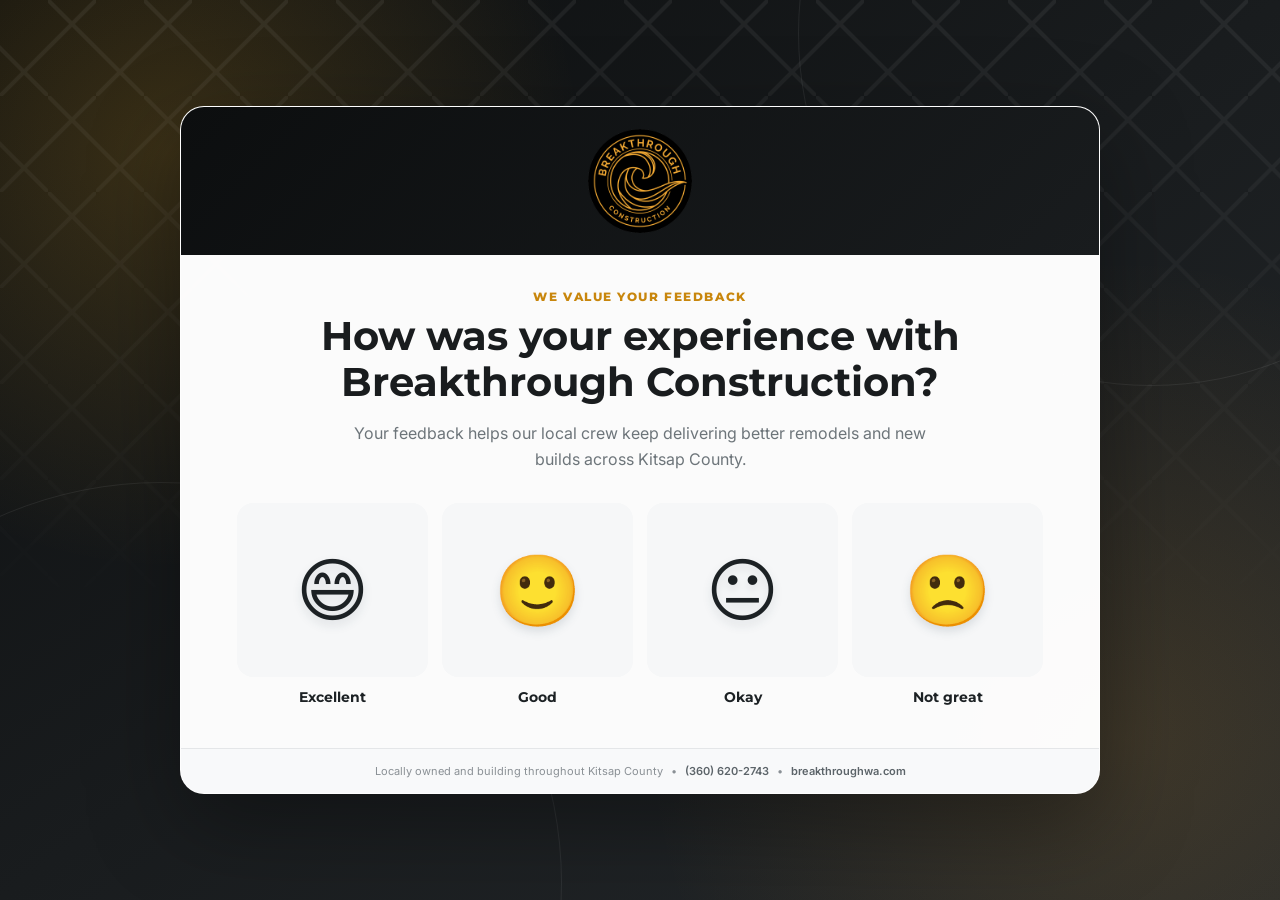
==== breakthrough-reviews/index.html @ 898f02cc "Add Breakthrough Construction review request page Co-Authored-By: Adam Crew <adamcrew@gmail.com>" ====
<!DOCTYPE html>
<html lang="en">
<head>
  <meta charset="UTF-8">
  <meta name="viewport" content="width=device-width, initial-scale=1.0">
  <meta name="theme-color" content="#151719">
  <meta name="description" content="Share feedback about your experience with Breakthrough Construction.">
  <title>Share Your Experience | Breakthrough Construction</title>

  <meta property="og:type" content="website">
  <meta property="og:site_name" content="Breakthrough Construction">
  <meta property="og:url" content="https://reviews.breakthroughconstruction.com/">
  <meta property="og:title" content="How was your experience with Breakthrough Construction?">
  <meta property="og:description" content="Tell us how we did — leave a quick review on Google or Facebook.">
  <meta property="og:image" content="https://reviews.breakthroughconstruction.com/og-image.png">
  <meta property="og:image:width" content="1200">
  <meta property="og:image:height" content="630">
  <meta property="og:image:alt" content="Rate your experience with Breakthrough Construction">
  <meta name="twitter:card" content="summary_large_image">
  <meta name="twitter:title" content="How was your experience with Breakthrough Construction?">
  <meta name="twitter:description" content="Tell us how we did — leave a quick review on Google or Facebook.">
  <meta name="twitter:image" content="https://reviews.breakthroughconstruction.com/og-image.png">

  <link rel="preconnect" href="https://fonts.googleapis.com">
  <link rel="preconnect" href="https://fonts.gstatic.com" crossorigin>
  <link href="https://fonts.googleapis.com/css2?family=Inter:wght@400;500;600;700&family=Montserrat:wght@700;800&display=swap" rel="stylesheet">
  <link rel="stylesheet" href="style.css">
</head>
<body>
  <div class="page">
    <div class="roof-lines" aria-hidden="true"></div>

    <main class="review-card">
      <header class="brand">
        <a href="https://www.breakthroughwa.com/" target="_blank" rel="noopener noreferrer" aria-label="Visit Breakthrough Construction">
          <img src="logo.png" alt="Breakthrough Construction">
        </a>
      </header>

      <section id="rating-step" class="step">
        <div class="eyebrow">We value your feedback</div>
        <h1>How was your experience with Breakthrough Construction?</h1>
        <p class="intro">Your feedback helps our local crew keep delivering better remodels and new builds across Kitsap County.</p>

        <div class="rating-grid" role="group" aria-label="Choose your experience rating">
          <button class="rating-option" type="button" data-rating="Excellent">
            <span class="emoji-wrap"><span class="emoji" aria-hidden="true">😄</span></span>
            <span class="rating-label">Excellent</span>
          </button>
          <button class="rating-option" type="button" data-rating="Good">
            <span class="emoji-wrap"><span class="emoji" aria-hidden="true">🙂</span></span>
            <span class="rating-label">Good</span>
          </button>
          <button class="rating-option" type="button" data-rating="Okay">
            <span class="emoji-wrap"><span class="emoji" aria-hidden="true">😐</span></span>
            <span class="rating-label">Okay</span>
          </button>
          <button class="rating-option" type="button" data-rating="Not great">
            <span class="emoji-wrap"><span class="emoji" aria-hidden="true">🙁</span></span>
            <span class="rating-label">Not great</span>
          </button>
        </div>
      </section>

      <section id="platform-step" class="step" hidden>
        <div class="eyebrow">One last step</div>
        <h2 class="platform-title">Where would you like to leave your review?</h2>
        <p class="intro">Pick the platform you prefer — it only takes a moment.</p>

        <div class="platform-grid">
          <a class="platform-option platform-google" href="https://search.google.com/local/writereview?placeid=ChIJra81BvhJkFQRz0Yq4A3JTdQ" target="_blank" rel="noopener noreferrer">
            <span class="platform-icon" aria-hidden="true">
              <svg viewBox="0 0 48 48"><path fill="#4285F4" d="M45.12 24.5c0-1.56-.14-3.06-.4-4.5H24v8.51h11.84c-.51 2.75-2.06 5.08-4.39 6.64v5.52h7.11c4.16-3.83 6.56-9.47 6.56-16.17z"/><path fill="#34A853" d="M24 46c5.94 0 10.92-1.97 14.56-5.33l-7.11-5.52c-1.97 1.32-4.49 2.1-7.45 2.1-5.73 0-10.58-3.87-12.31-9.07H4.34v5.7C7.96 41.07 15.4 46 24 46z"/><path fill="#FBBC05" d="M11.69 28.18C11.25 26.86 11 25.45 11 24s.25-2.86.69-4.18v-5.7H4.34C2.85 17.09 2 20.45 2 24s.85 6.91 2.34 9.88l7.35-5.7z"/><path fill="#EA4335" d="M24 10.75c3.23 0 6.13 1.11 8.41 3.29l6.31-6.31C34.91 4.18 29.93 2 24 2 15.4 2 7.96 6.93 4.34 14.12l7.35 5.7c1.73-5.2 6.58-9.07 12.31-9.07z"/></svg>
            </span>
            <span class="platform-text">
              <span class="platform-name">Review us on Google</span>
              <span class="platform-sub">Share your experience publicly</span>
            </span>
            <span class="platform-arrow" aria-hidden="true">
              <svg viewBox="0 0 24 24"><path d="M5 12h14m-5-5 5 5-5 5"/></svg>
            </span>
          </a>

          <a class="platform-option platform-facebook" href="https://www.facebook.com/profile.php?id=61559102413745&amp;sk=reviews" target="_blank" rel="noopener noreferrer">
            <span class="platform-icon" aria-hidden="true">
              <svg viewBox="0 0 48 48"><path fill="#1877F2" d="M48 24C48 10.75 37.25 0 24 0S0 10.75 0 24c0 11.98 8.78 21.91 20.25 23.71V30.94h-6.09V24h6.09v-5.29c0-6.01 3.58-9.33 9.06-9.33 2.62 0 5.37.47 5.37.47v5.9h-3.03c-2.98 0-3.91 1.85-3.91 3.75V24h6.66l-1.06 6.94h-5.6v16.77C39.22 45.91 48 35.98 48 24z"/><path fill="#fff" d="M33.34 30.94 34.4 24h-6.66v-4.5c0-1.9.93-3.75 3.91-3.75h3.03v-5.9s-2.75-.47-5.37-.47c-5.48 0-9.06 3.32-9.06 9.33V24h-6.09v6.94h6.09v16.77a24.2 24.2 0 0 0 7.5 0V30.94h5.6z"/></svg>
            </span>
            <span class="platform-text">
              <span class="platform-name">Review us on Facebook</span>
              <span class="platform-sub">Leave a recommendation</span>
            </span>
            <span class="platform-arrow" aria-hidden="true">
              <svg viewBox="0 0 24 24"><path d="M5 12h14m-5-5 5 5-5 5"/></svg>
            </span>
          </a>
        </div>

        <button id="back-button" class="back-button" type="button">
          <svg aria-hidden="true" viewBox="0 0 24 24"><path d="M19 12H5m5 5-5-5 5-5"/></svg>
          Back
        </button>
      </section>

      <footer>
        <span>Locally owned and building throughout Kitsap County</span>
        <span class="footer-separator" aria-hidden="true">•</span>
        <a href="tel:+13606202743">(360) 620-2743</a>
        <span class="footer-separator" aria-hidden="true">•</span>
        <a href="https://www.breakthroughwa.com/" target="_blank" rel="noopener noreferrer">breakthroughwa.com</a>
      </footer>
    </main>
  </div>

  <script src="script.js"></script>
</body>
</html>
---- breakthrough-reviews/style.css ----
:root {
  --navy: #191c1e;
  --navy-deep: #0c0e0f;
  --navy-light: #2a2f33;
  --green: #fcb827;
  --green-dark: #c8860c;
  --green-soft: #fff6e4;
  --lime: #fcb827;
  --mint: #f2a934;
  --ink: #1c2124;
  --muted: #6d757a;
  --line: #e4e6e8;
  --panel: #f6f7f8;
  --white: #ffffff;
}

* {
  box-sizing: border-box;
}

html {
  min-height: 100%;
}

body {
  min-width: 320px;
  min-height: 100vh;
  margin: 0;
  color: var(--ink);
  background: var(--navy-deep);
  font-family: "Inter", system-ui, -apple-system, BlinkMacSystemFont, "Segoe UI", sans-serif;
  -webkit-font-smoothing: antialiased;
}

button,
input,
textarea {
  font: inherit;
}

button,
a {
  -webkit-tap-highlight-color: transparent;
}

.page {
  position: relative;
  display: grid;
  min-height: 100vh;
  place-items: center;
  overflow: hidden;
  padding: 48px 24px;
  background:
    radial-gradient(circle at 13% 17%, rgba(252, 184, 39, 0.18), transparent 26rem),
    radial-gradient(circle at 88% 82%, rgba(242, 169, 52, 0.14), transparent 30rem),
    linear-gradient(145deg, var(--navy-deep), var(--navy) 50%, #24282b);
}

.page::before,
.page::after {
  position: absolute;
  border: 1px solid rgba(255, 255, 255, 0.07);
  border-radius: 50%;
  content: "";
}

.page::before {
  top: -20rem;
  right: -14rem;
  width: 44rem;
  height: 44rem;
}

.page::after {
  bottom: -24rem;
  left: -15rem;
  width: 50rem;
  height: 50rem;
}

.roof-lines {
  position: absolute;
  inset: 0;
  opacity: 0.06;
  background-image:
    linear-gradient(135deg, transparent 48%, #fff 49%, #fff 51%, transparent 52%),
    linear-gradient(45deg, transparent 48%, #fff 49%, #fff 51%, transparent 52%);
  background-position: 0 0, 48px 0;
  background-size: 96px 96px;
  mask-image: linear-gradient(to bottom, #000, transparent 70%);
}

.review-card {
  position: relative;
  z-index: 1;
  width: min(920px, 100%);
  overflow: hidden;
  border: 1px solid rgba(255, 255, 255, 0.72);
  border-radius: 24px;
  background: rgba(255, 255, 255, 0.985);
  box-shadow: 0 30px 90px rgba(0, 0, 0, 0.35);
}

.brand {
  display: flex;
  justify-content: center;
  padding: 22px 36px;
  background: linear-gradient(135deg, var(--navy-deep), var(--navy));
}

.brand a {
  display: inline-flex;
}

.brand img {
  width: auto;
  height: 104px;
  object-fit: contain;
}

.step {
  padding: 34px 56px 42px;
  animation: step-in 260ms ease both;
}

.step[hidden] {
  display: none;
}

.eyebrow {
  margin-bottom: 9px;
  color: var(--green-dark);
  font-family: "Montserrat", sans-serif;
  font-size: 12px;
  font-weight: 800;
  letter-spacing: 0.13em;
  text-transform: uppercase;
}

h1,
h2,
h3 {
  margin: 0;
  color: var(--navy);
  font-family: "Montserrat", sans-serif;
}

h1 {
  max-width: 670px;
  margin-inline: auto;
  font-size: clamp(27px, 4vw, 40px);
  line-height: 1.16;
  text-align: center;
}

#rating-step > .eyebrow {
  text-align: center;
}

.intro {
  max-width: 590px;
  margin: 14px auto 31px;
  color: var(--muted);
  font-size: 16px;
  line-height: 1.65;
  text-align: center;
}

.rating-grid {
  display: grid;
  grid-template-columns: repeat(4, 1fr);
  gap: 14px;
}

.rating-option {
  display: flex;
  min-width: 0;
  cursor: pointer;
  flex-direction: column;
  align-items: center;
  padding: 0;
  border: 0;
  color: var(--ink);
  background: none;
}

.emoji-wrap {
  display: grid;
  width: 100%;
  aspect-ratio: 1.1;
  place-items: center;
  border: 2px solid transparent;
  border-radius: 16px;
  background: var(--panel);
  transition: border-color 160ms ease, background 160ms ease, box-shadow 160ms ease, transform 160ms ease;
}

.emoji {
  display: block;
  font-size: clamp(48px, 7vw, 70px);
  filter: drop-shadow(0 5px 5px rgba(16, 43, 59, 0.12));
  line-height: 1;
  transition: transform 160ms ease;
}

.rating-label {
  margin-top: 11px;
  font-family: "Montserrat", sans-serif;
  font-size: 14px;
  font-weight: 700;
}

.rating-option:hover .emoji-wrap,
.rating-option:focus-visible .emoji-wrap {
  border-color: var(--green);
  background: var(--green-soft);
  box-shadow: 0 9px 24px rgba(200, 134, 12, 0.15);
  transform: translateY(-3px);
}

.rating-option:hover .emoji,
.rating-option:focus-visible .emoji {
  transform: scale(1.07);
}

.rating-option:focus-visible {
  outline: none;
}

.rating-option.is-selected .emoji-wrap {
  border-color: var(--green);
  background: var(--green-soft);
  box-shadow: 0 9px 24px rgba(200, 134, 12, 0.15);
  transform: translateY(-3px);
}

.rating-option:disabled {
  cursor: wait;
}

.privacy-note {
  display: flex;
  justify-content: center;
  align-items: center;
  gap: 7px;
  margin: 27px 0 0;
  color: #868d92;
  font-size: 12px;
  text-align: center;
}

.privacy-note svg {
  width: 14px;
  height: 14px;
  fill: none;
  stroke: currentColor;
  stroke-linecap: round;
  stroke-linejoin: round;
  stroke-width: 2;
}

.redirect-status {
  min-height: 17px;
  margin: 9px 0 0;
  color: var(--green-dark);
  font-size: 12px;
  font-weight: 700;
  line-height: 1.45;
  text-align: center;
}

footer {
  display: flex;
  justify-content: center;
  align-items: center;
  gap: 8px;
  padding: 15px 30px;
  border-top: 1px solid var(--line);
  color: #8a9095;
  background: #f8f9fa;
  font-size: 11px;
  text-align: center;
}

footer a {
  color: #5c6469;
  font-weight: 600;
  text-decoration: none;
}

footer a:hover {
  color: var(--green-dark);
}

@keyframes step-in {
  from {
    opacity: 0;
    transform: translateY(6px);
  }
  to {
    opacity: 1;
    transform: translateY(0);
  }
}

@media (max-width: 760px) {
  .page {
    align-items: start;
    padding: 20px 14px;
  }

  .review-card {
    border-radius: 19px;
  }

  .brand {
    padding: 20px 24px;
  }

  .brand img {
    height: 80px;
  }

  .step {
    padding: 26px 24px 32px;
  }

  .rating-grid {
    grid-template-columns: repeat(2, 1fr);
    gap: 15px 12px;
  }

  .emoji-wrap {
    aspect-ratio: 1.45;
  }

}

@media (max-width: 470px) {
  .intro {
    margin-bottom: 23px;
    font-size: 14px;
  }

  .emoji {
    font-size: 48px;
  }

  .rating-label {
    margin-top: 8px;
    font-size: 13px;
  }

  .privacy-note {
    align-items: flex-start;
    margin-top: 23px;
    line-height: 1.45;
  }

  .privacy-note svg {
    flex: none;
    margin-top: 1px;
  }

  footer {
    flex-wrap: wrap;
    padding-inline: 18px;
  }

  footer > span:first-child {
    width: 100%;
  }

  footer > .footer-separator:first-of-type {
    display: none;
  }
}

@media (prefers-reduced-motion: reduce) {
  *,
  *::before,
  *::after {
    scroll-behavior: auto !important;
    animation-duration: 0.01ms !important;
    animation-iteration-count: 1 !important;
    transition-duration: 0.01ms !important;
  }
}

.platform-title {
  max-width: 620px;
  margin-inline: auto;
  font-size: clamp(24px, 3.4vw, 34px);
  line-height: 1.18;
  text-align: center;
}

#platform-step > .eyebrow {
  text-align: center;
}

.platform-grid {
  display: grid;
  gap: 14px;
  max-width: 560px;
  margin: 0 auto;
}

.platform-option {
  display: flex;
  align-items: center;
  gap: 16px;
  padding: 18px 20px;
  border: 2px solid var(--line);
  border-radius: 16px;
  background: var(--panel);
  color: var(--ink);
  text-decoration: none;
  transition: border-color 160ms ease, background 160ms ease, box-shadow 160ms ease, transform 160ms ease;
}

.platform-option:hover,
.platform-option:focus-visible {
  border-color: var(--green);
  background: var(--green-soft);
  box-shadow: 0 12px 28px rgba(200, 134, 12, 0.16);
  transform: translateY(-3px);
  outline: none;
}

.platform-icon {
  display: grid;
  flex: none;
  place-items: center;
  width: 46px;
  height: 46px;
}

.platform-icon svg {
  width: 40px;
  height: 40px;
}

.platform-text {
  display: flex;
  flex: 1 1 auto;
  min-width: 0;
  flex-direction: column;
  gap: 2px;
  text-align: left;
}

.platform-name {
  font-family: "Montserrat", sans-serif;
  font-size: 17px;
  font-weight: 700;
  color: var(--navy);
}

.platform-sub {
  font-size: 13px;
  color: var(--muted);
}

.platform-arrow {
  display: grid;
  flex: none;
  place-items: center;
  color: var(--green-dark);
}

.platform-arrow svg {
  width: 20px;
  height: 20px;
  fill: none;
  stroke: currentColor;
  stroke-linecap: round;
  stroke-linejoin: round;
  stroke-width: 2;
}

.back-button {
  display: inline-flex;
  align-items: center;
  gap: 6px;
  margin: 22px auto 0;
  padding: 8px 4px;
  border: 0;
  background: none;
  color: var(--muted);
  font-family: "Montserrat", sans-serif;
  font-size: 13px;
  font-weight: 700;
  cursor: pointer;
}

.back-button:hover {
  color: var(--green-dark);
}

.back-button svg {
  width: 16px;
  height: 16px;
  fill: none;
  stroke: currentColor;
  stroke-linecap: round;
  stroke-linejoin: round;
  stroke-width: 2;
}

#platform-step:not([hidden]) {
  display: flex;
  flex-direction: column;
}

#platform-step .intro {
  margin-bottom: 26px;
}

@media (max-width: 470px) {
  .platform-option {
    gap: 12px;
    padding: 15px 16px;
  }

  .platform-icon {
    width: 38px;
    height: 38px;
  }

  .platform-icon svg {
    width: 34px;
    height: 34px;
  }

  .platform-name {
    font-size: 15px;
  }

  .platform-sub {
    font-size: 12px;
  }
}
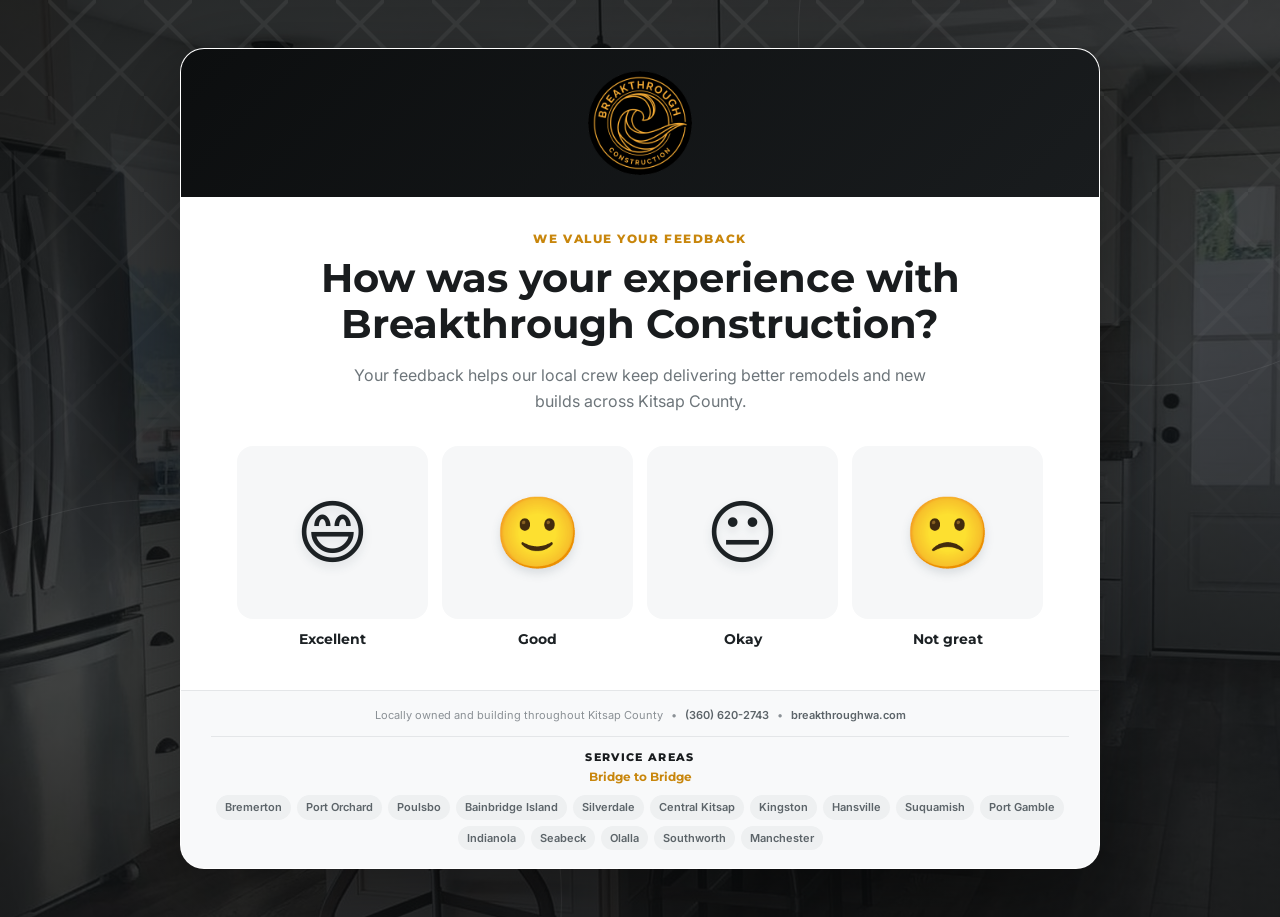
==== commit 609ee7f8: "Add Bridge to Bridge service areas footer column and local business schema" ====
--- a/breakthrough-reviews/index.html
+++ b/breakthrough-reviews/index.html
@@ -9,22 +9,57 @@
 
   <meta property="og:type" content="website">
   <meta property="og:site_name" content="Breakthrough Construction">
-  <meta property="og:url" content="https://reviews.breakthroughconstruction.com/">
+  <meta property="og:url" content="https://reviews.breakthroughwa.com/">
   <meta property="og:title" content="How was your experience with Breakthrough Construction?">
   <meta property="og:description" content="Tell us how we did — leave a quick review on Google or Facebook.">
-  <meta property="og:image" content="https://reviews.breakthroughconstruction.com/og-image.png">
+  <meta property="og:image" content="https://reviews.breakthroughwa.com/og-image.png">
   <meta property="og:image:width" content="1200">
   <meta property="og:image:height" content="630">
   <meta property="og:image:alt" content="Rate your experience with Breakthrough Construction">
   <meta name="twitter:card" content="summary_large_image">
   <meta name="twitter:title" content="How was your experience with Breakthrough Construction?">
   <meta name="twitter:description" content="Tell us how we did — leave a quick review on Google or Facebook.">
-  <meta name="twitter:image" content="https://reviews.breakthroughconstruction.com/og-image.png">
+  <meta name="twitter:image" content="https://reviews.breakthroughwa.com/og-image.png">
 
   <link rel="preconnect" href="https://fonts.googleapis.com">
   <link rel="preconnect" href="https://fonts.gstatic.com" crossorigin>
   <link href="https://fonts.googleapis.com/css2?family=Inter:wght@400;500;600;700&family=Montserrat:wght@700;800&display=swap" rel="stylesheet">
   <link rel="stylesheet" href="style.css">
+
+  <script type="application/ld+json">
+  {
+    "@context": "https://schema.org",
+    "@type": "GeneralContractor",
+    "name": "Breakthrough Construction",
+    "url": "https://www.breakthroughwa.com/",
+    "telephone": "+1-360-620-2743",
+    "image": "https://reviews.breakthroughwa.com/logo.png",
+    "slogan": "Bridge to Bridge",
+    "address": {
+      "@type": "PostalAddress",
+      "addressLocality": "Bremerton",
+      "addressRegion": "WA",
+      "addressCountry": "US"
+    },
+    "areaServed": [
+      { "@type": "City", "name": "Bremerton", "address": { "@type": "PostalAddress", "addressRegion": "WA", "postalCode": ["98310", "98311", "98312", "98314", "98337"] } },
+      { "@type": "City", "name": "Port Orchard", "address": { "@type": "PostalAddress", "addressRegion": "WA", "postalCode": ["98366", "98367"] } },
+      { "@type": "City", "name": "Poulsbo", "address": { "@type": "PostalAddress", "addressRegion": "WA", "postalCode": ["98370"] } },
+      { "@type": "City", "name": "Bainbridge Island", "address": { "@type": "PostalAddress", "addressRegion": "WA", "postalCode": ["98110", "98061"] } },
+      { "@type": "City", "name": "Silverdale", "address": { "@type": "PostalAddress", "addressRegion": "WA", "postalCode": ["98383", "98315"] } },
+      { "@type": "City", "name": "Kingston", "address": { "@type": "PostalAddress", "addressRegion": "WA", "postalCode": ["98346"] } },
+      { "@type": "City", "name": "Hansville", "address": { "@type": "PostalAddress", "addressRegion": "WA", "postalCode": ["98340"] } },
+      { "@type": "City", "name": "Suquamish", "address": { "@type": "PostalAddress", "addressRegion": "WA", "postalCode": ["98392"] } },
+      { "@type": "City", "name": "Port Gamble", "address": { "@type": "PostalAddress", "addressRegion": "WA", "postalCode": ["98364"] } },
+      { "@type": "City", "name": "Indianola", "address": { "@type": "PostalAddress", "addressRegion": "WA", "postalCode": ["98342"] } },
+      { "@type": "City", "name": "Seabeck", "address": { "@type": "PostalAddress", "addressRegion": "WA", "postalCode": ["98380"] } },
+      { "@type": "City", "name": "Olalla", "address": { "@type": "PostalAddress", "addressRegion": "WA", "postalCode": ["98359"] } },
+      { "@type": "City", "name": "Southworth", "address": { "@type": "PostalAddress", "addressRegion": "WA", "postalCode": ["98386"] } },
+      { "@type": "City", "name": "Manchester", "address": { "@type": "PostalAddress", "addressRegion": "WA", "postalCode": ["98353"] } },
+      { "@type": "AdministrativeArea", "name": "Kitsap County", "address": { "@type": "PostalAddress", "addressRegion": "WA", "addressCountry": "US" } }
+    ]
+  }
+  </script>
 </head>
 <body>
   <div class="page">
@@ -102,11 +137,35 @@
       </section>
 
       <footer>
-        <span>Locally owned and building throughout Kitsap County</span>
-        <span class="footer-separator" aria-hidden="true">•</span>
-        <a href="tel:+13606202743">(360) 620-2743</a>
-        <span class="footer-separator" aria-hidden="true">•</span>
-        <a href="https://www.breakthroughwa.com/" target="_blank" rel="noopener noreferrer">breakthroughwa.com</a>
+        <div class="footer-contact">
+          <span>Locally owned and building throughout Kitsap County</span>
+          <span class="footer-separator" aria-hidden="true">•</span>
+          <a href="tel:+13606202743">(360) 620-2743</a>
+          <span class="footer-separator" aria-hidden="true">•</span>
+          <a href="https://www.breakthroughwa.com/" target="_blank" rel="noopener noreferrer">breakthroughwa.com</a>
+        </div>
+
+        <section class="service-areas">
+          <h2 class="service-areas-title">Service Areas</h2>
+          <p class="service-areas-subtitle">Bridge to Bridge</p>
+          <ul class="service-areas-list">
+            <li>Bremerton</li>
+            <li>Port Orchard</li>
+            <li>Poulsbo</li>
+            <li>Bainbridge Island</li>
+            <li>Silverdale</li>
+            <li>Central Kitsap</li>
+            <li>Kingston</li>
+            <li>Hansville</li>
+            <li>Suquamish</li>
+            <li>Port Gamble</li>
+            <li>Indianola</li>
+            <li>Seabeck</li>
+            <li>Olalla</li>
+            <li>Southworth</li>
+            <li>Manchester</li>
+          </ul>
+        </section>
       </footer>
     </main>
   </div>
--- a/breakthrough-reviews/style.css
+++ b/breakthrough-reviews/style.css
@@ -27,7 +27,7 @@
   min-height: 100vh;
   margin: 0;
   color: var(--ink);
-  background: var(--navy-deep);
+  background: var(--navy-deep) url("background.jpg") center / cover no-repeat;
   font-family: "Inter", system-ui, -apple-system, BlinkMacSystemFont, "Segoe UI", sans-serif;
   -webkit-font-smoothing: antialiased;
 }
@@ -50,10 +50,7 @@
   place-items: center;
   overflow: hidden;
   padding: 48px 24px;
-  background:
-    radial-gradient(circle at 13% 17%, rgba(252, 184, 39, 0.18), transparent 26rem),
-    radial-gradient(circle at 88% 82%, rgba(242, 169, 52, 0.14), transparent 30rem),
-    linear-gradient(145deg, var(--navy-deep), var(--navy) 50%, #24282b);
+  background: linear-gradient(160deg, rgba(12, 14, 15, 0.88), rgba(20, 23, 25, 0.8) 55%, rgba(12, 14, 15, 0.92));
 }
 
 .page::before,
@@ -97,8 +94,8 @@
   overflow: hidden;
   border: 1px solid rgba(255, 255, 255, 0.72);
   border-radius: 24px;
-  background: rgba(255, 255, 255, 0.985);
-  box-shadow: 0 30px 90px rgba(0, 0, 0, 0.35);
+  background: var(--white);
+  box-shadow: 0 30px 90px rgba(0, 0, 0, 0.45);
 }
 
 .brand {
@@ -271,15 +268,69 @@
 
 footer {
   display: flex;
-  justify-content: center;
+  flex-direction: column;
   align-items: center;
-  gap: 8px;
-  padding: 15px 30px;
+  gap: 12px;
+  padding: 16px 18px 18px;
   border-top: 1px solid var(--line);
   color: #8a9095;
   background: #f8f9fa;
   font-size: 11px;
-  text-align: center;
+  line-height: 1.5;
+  text-align: center;
+}
+
+.footer-contact {
+  display: flex;
+  flex-direction: column;
+  align-items: center;
+  gap: 4px;
+}
+
+.footer-contact .footer-separator {
+  display: none;
+}
+
+.service-areas {
+  width: 100%;
+  padding-top: 12px;
+  border-top: 1px solid var(--line);
+}
+
+.service-areas-title {
+  margin: 0;
+  color: var(--navy);
+  font-size: 11px;
+  font-weight: 800;
+  letter-spacing: 0.12em;
+  text-transform: uppercase;
+}
+
+.service-areas-subtitle {
+  margin: 3px 0 9px;
+  color: var(--green-dark);
+  font-family: "Montserrat", sans-serif;
+  font-size: 12px;
+  font-weight: 700;
+}
+
+.service-areas-list {
+  display: flex;
+  flex-wrap: wrap;
+  justify-content: center;
+  gap: 6px;
+  margin: 0;
+  padding: 0;
+  list-style: none;
+}
+
+.service-areas-list li {
+  padding: 4px 9px;
+  border-radius: 999px;
+  background: #eef0f1;
+  color: #5c6469;
+  font-size: 11px;
+  font-weight: 600;
 }
 
 footer a {
@@ -362,17 +413,25 @@
     margin-top: 1px;
   }
 
+  footer a {
+    font-size: 13px;
+  }
+}
+
+@media (min-width: 620px) {
   footer {
+    padding: 16px 30px 18px;
+  }
+
+  .footer-contact {
+    flex-direction: row;
     flex-wrap: wrap;
-    padding-inline: 18px;
-  }
-
-  footer > span:first-child {
-    width: 100%;
-  }
-
-  footer > .footer-separator:first-of-type {
-    display: none;
+    justify-content: center;
+    gap: 8px;
+  }
+
+  .footer-contact .footer-separator {
+    display: inline;
   }
 }
 
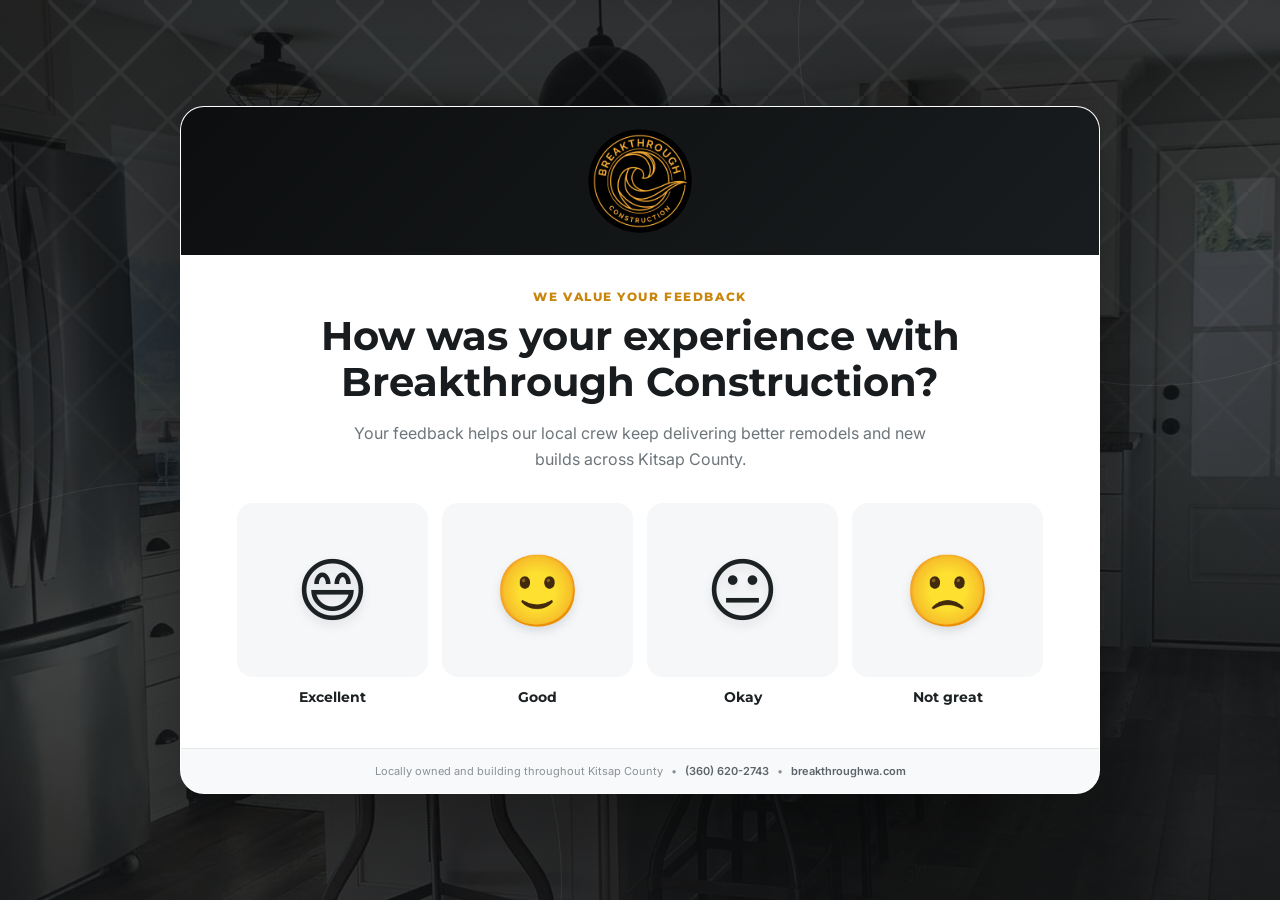
==== commit 9e9ffcb4: "Revert service areas footer and schema from review page" ====
--- a/breakthrough-reviews/index.html
+++ b/breakthrough-reviews/index.html
@@ -25,41 +25,6 @@
   <link rel="preconnect" href="https://fonts.gstatic.com" crossorigin>
   <link href="https://fonts.googleapis.com/css2?family=Inter:wght@400;500;600;700&family=Montserrat:wght@700;800&display=swap" rel="stylesheet">
   <link rel="stylesheet" href="style.css">
-
-  <script type="application/ld+json">
-  {
-    "@context": "https://schema.org",
-    "@type": "GeneralContractor",
-    "name": "Breakthrough Construction",
-    "url": "https://www.breakthroughwa.com/",
-    "telephone": "+1-360-620-2743",
-    "image": "https://reviews.breakthroughwa.com/logo.png",
-    "slogan": "Bridge to Bridge",
-    "address": {
-      "@type": "PostalAddress",
-      "addressLocality": "Bremerton",
-      "addressRegion": "WA",
-      "addressCountry": "US"
-    },
-    "areaServed": [
-      { "@type": "City", "name": "Bremerton", "address": { "@type": "PostalAddress", "addressRegion": "WA", "postalCode": ["98310", "98311", "98312", "98314", "98337"] } },
-      { "@type": "City", "name": "Port Orchard", "address": { "@type": "PostalAddress", "addressRegion": "WA", "postalCode": ["98366", "98367"] } },
-      { "@type": "City", "name": "Poulsbo", "address": { "@type": "PostalAddress", "addressRegion": "WA", "postalCode": ["98370"] } },
-      { "@type": "City", "name": "Bainbridge Island", "address": { "@type": "PostalAddress", "addressRegion": "WA", "postalCode": ["98110", "98061"] } },
-      { "@type": "City", "name": "Silverdale", "address": { "@type": "PostalAddress", "addressRegion": "WA", "postalCode": ["98383", "98315"] } },
-      { "@type": "City", "name": "Kingston", "address": { "@type": "PostalAddress", "addressRegion": "WA", "postalCode": ["98346"] } },
-      { "@type": "City", "name": "Hansville", "address": { "@type": "PostalAddress", "addressRegion": "WA", "postalCode": ["98340"] } },
-      { "@type": "City", "name": "Suquamish", "address": { "@type": "PostalAddress", "addressRegion": "WA", "postalCode": ["98392"] } },
-      { "@type": "City", "name": "Port Gamble", "address": { "@type": "PostalAddress", "addressRegion": "WA", "postalCode": ["98364"] } },
-      { "@type": "City", "name": "Indianola", "address": { "@type": "PostalAddress", "addressRegion": "WA", "postalCode": ["98342"] } },
-      { "@type": "City", "name": "Seabeck", "address": { "@type": "PostalAddress", "addressRegion": "WA", "postalCode": ["98380"] } },
-      { "@type": "City", "name": "Olalla", "address": { "@type": "PostalAddress", "addressRegion": "WA", "postalCode": ["98359"] } },
-      { "@type": "City", "name": "Southworth", "address": { "@type": "PostalAddress", "addressRegion": "WA", "postalCode": ["98386"] } },
-      { "@type": "City", "name": "Manchester", "address": { "@type": "PostalAddress", "addressRegion": "WA", "postalCode": ["98353"] } },
-      { "@type": "AdministrativeArea", "name": "Kitsap County", "address": { "@type": "PostalAddress", "addressRegion": "WA", "addressCountry": "US" } }
-    ]
-  }
-  </script>
 </head>
 <body>
   <div class="page">
@@ -137,35 +102,11 @@
       </section>
 
       <footer>
-        <div class="footer-contact">
-          <span>Locally owned and building throughout Kitsap County</span>
-          <span class="footer-separator" aria-hidden="true">•</span>
-          <a href="tel:+13606202743">(360) 620-2743</a>
-          <span class="footer-separator" aria-hidden="true">•</span>
-          <a href="https://www.breakthroughwa.com/" target="_blank" rel="noopener noreferrer">breakthroughwa.com</a>
-        </div>
-
-        <section class="service-areas">
-          <h2 class="service-areas-title">Service Areas</h2>
-          <p class="service-areas-subtitle">Bridge to Bridge</p>
-          <ul class="service-areas-list">
-            <li>Bremerton</li>
-            <li>Port Orchard</li>
-            <li>Poulsbo</li>
-            <li>Bainbridge Island</li>
-            <li>Silverdale</li>
-            <li>Central Kitsap</li>
-            <li>Kingston</li>
-            <li>Hansville</li>
-            <li>Suquamish</li>
-            <li>Port Gamble</li>
-            <li>Indianola</li>
-            <li>Seabeck</li>
-            <li>Olalla</li>
-            <li>Southworth</li>
-            <li>Manchester</li>
-          </ul>
-        </section>
+        <span>Locally owned and building throughout Kitsap County</span>
+        <span class="footer-separator" aria-hidden="true">•</span>
+        <a href="tel:+13606202743">(360) 620-2743</a>
+        <span class="footer-separator" aria-hidden="true">•</span>
+        <a href="https://www.breakthroughwa.com/" target="_blank" rel="noopener noreferrer">breakthroughwa.com</a>
       </footer>
     </main>
   </div>
--- a/breakthrough-reviews/style.css
+++ b/breakthrough-reviews/style.css
@@ -268,69 +268,16 @@
 
 footer {
   display: flex;
-  flex-direction: column;
+  flex-wrap: wrap;
+  justify-content: center;
   align-items: center;
-  gap: 12px;
-  padding: 16px 18px 18px;
+  gap: 6px 8px;
+  padding: 15px 30px;
   border-top: 1px solid var(--line);
   color: #8a9095;
   background: #f8f9fa;
   font-size: 11px;
-  line-height: 1.5;
-  text-align: center;
-}
-
-.footer-contact {
-  display: flex;
-  flex-direction: column;
-  align-items: center;
-  gap: 4px;
-}
-
-.footer-contact .footer-separator {
-  display: none;
-}
-
-.service-areas {
-  width: 100%;
-  padding-top: 12px;
-  border-top: 1px solid var(--line);
-}
-
-.service-areas-title {
-  margin: 0;
-  color: var(--navy);
-  font-size: 11px;
-  font-weight: 800;
-  letter-spacing: 0.12em;
-  text-transform: uppercase;
-}
-
-.service-areas-subtitle {
-  margin: 3px 0 9px;
-  color: var(--green-dark);
-  font-family: "Montserrat", sans-serif;
-  font-size: 12px;
-  font-weight: 700;
-}
-
-.service-areas-list {
-  display: flex;
-  flex-wrap: wrap;
-  justify-content: center;
-  gap: 6px;
-  margin: 0;
-  padding: 0;
-  list-style: none;
-}
-
-.service-areas-list li {
-  padding: 4px 9px;
-  border-radius: 999px;
-  background: #eef0f1;
-  color: #5c6469;
-  font-size: 11px;
-  font-weight: 600;
+  text-align: center;
 }
 
 footer a {
@@ -413,25 +360,19 @@
     margin-top: 1px;
   }
 
+  footer {
+    flex-direction: column;
+    gap: 5px;
+    padding: 14px 18px 16px;
+    line-height: 1.5;
+  }
+
+  footer .footer-separator {
+    display: none;
+  }
+
   footer a {
     font-size: 13px;
-  }
-}
-
-@media (min-width: 620px) {
-  footer {
-    padding: 16px 30px 18px;
-  }
-
-  .footer-contact {
-    flex-direction: row;
-    flex-wrap: wrap;
-    justify-content: center;
-    gap: 8px;
-  }
-
-  .footer-contact .footer-separator {
-    display: inline;
   }
 }
 
